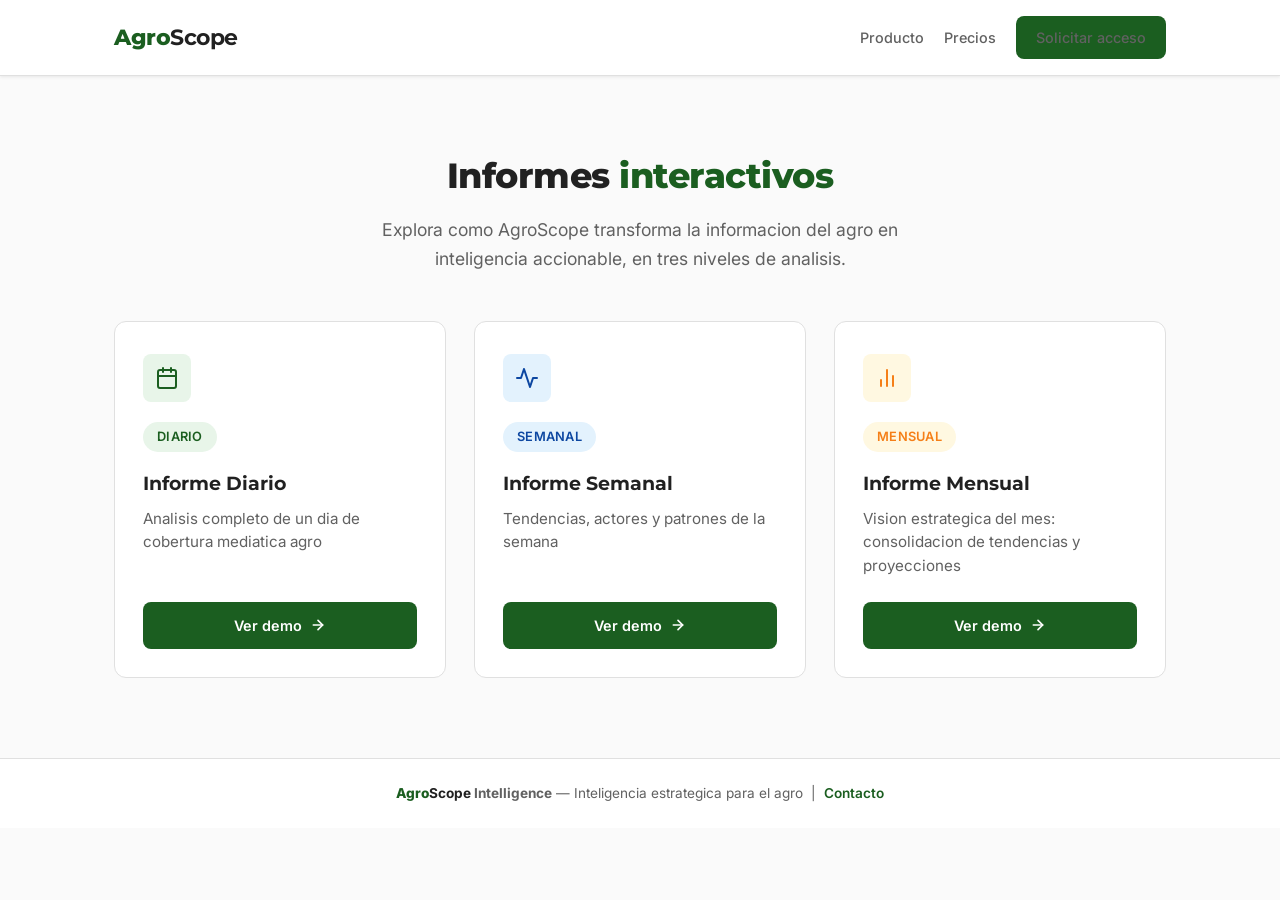
==== demo/index.html @ 00e5a5d5 "Initial commit: AgroScope landing page + demo wrappers Landing page con 11 secciones (hero, problema" ====
<!DOCTYPE html>
<html lang="es">
<head>
  <meta charset="UTF-8">
  <meta name="viewport" content="width=device-width, initial-scale=1.0">
  <title>Demos — AgroScope Intelligence</title>
  <meta name="description" content="Explora los informes interactivos de AgroScope: analisis diario, semanal y mensual del agro argentino con inteligencia artificial.">
  <meta name="robots" content="noindex, nofollow">
  <link rel="preconnect" href="https://fonts.googleapis.com">
  <link rel="preconnect" href="https://fonts.gstatic.com" crossorigin>
  <link href="https://fonts.googleapis.com/css2?family=Inter:wght@400;500;600;700&family=Montserrat:wght@700;800&display=swap" rel="stylesheet">
  <link rel="stylesheet" href="demo-styles.css">
</head>
<body>

  <!-- NAV -->
  <nav class="demo-nav">
    <div class="container demo-nav-inner">
      <a href="../index.html" class="logo">
        <span class="logo-agro">Agro</span><span class="logo-scope">Scope</span>
      </a>
      <div class="nav-right">
        <a href="../index.html#producto">Producto</a>
        <a href="../index.html#precios">Precios</a>
        <a href="../index.html#demo" class="btn btn-primary" style="padding:10px 20px;">Solicitar acceso</a>
      </div>
    </div>
  </nav>

  <!-- HERO -->
  <section class="demo-hero">
    <div class="container">
      <h1>Informes <span class="highlight">interactivos</span></h1>
      <p>Explora como AgroScope transforma la informacion del agro en inteligencia accionable, en tres niveles de analisis.</p>
    </div>
  </section>

  <!-- DEMO CARDS -->
  <section class="container">
    <div class="demo-grid">

      <!-- Diario -->
      <div class="demo-card">
        <div class="demo-card-icon green">
          <svg width="24" height="24" viewBox="0 0 24 24" fill="none" stroke="#1B5E20" stroke-width="2" stroke-linecap="round" stroke-linejoin="round"><rect x="3" y="4" width="18" height="18" rx="2" ry="2"/><line x1="16" y1="2" x2="16" y2="6"/><line x1="8" y1="2" x2="8" y2="6"/><line x1="3" y1="10" x2="21" y2="10"/></svg>
        </div>
        <span class="badge badge-diario">Diario</span>
        <h3>Informe Diario</h3>
        <p>Analisis completo de un dia de cobertura mediatica agro</p>
        <a href="diario/" class="btn btn-primary">Ver demo
          <svg width="16" height="16" viewBox="0 0 24 24" fill="none" stroke="currentColor" stroke-width="2.5" stroke-linecap="round" stroke-linejoin="round"><line x1="5" y1="12" x2="19" y2="12"/><polyline points="12 5 19 12 12 19"/></svg>
        </a>
      </div>

      <!-- Semanal -->
      <div class="demo-card">
        <div class="demo-card-icon blue">
          <svg width="24" height="24" viewBox="0 0 24 24" fill="none" stroke="#0D47A1" stroke-width="2" stroke-linecap="round" stroke-linejoin="round"><polyline points="22 12 18 12 15 21 9 3 6 12 2 12"/></svg>
        </div>
        <span class="badge badge-semanal">Semanal</span>
        <h3>Informe Semanal</h3>
        <p>Tendencias, actores y patrones de la semana</p>
        <a href="semanal/" class="btn btn-primary">Ver demo
          <svg width="16" height="16" viewBox="0 0 24 24" fill="none" stroke="currentColor" stroke-width="2.5" stroke-linecap="round" stroke-linejoin="round"><line x1="5" y1="12" x2="19" y2="12"/><polyline points="12 5 19 12 12 19"/></svg>
        </a>
      </div>

      <!-- Mensual -->
      <div class="demo-card">
        <div class="demo-card-icon amber">
          <svg width="24" height="24" viewBox="0 0 24 24" fill="none" stroke="#F57F17" stroke-width="2" stroke-linecap="round" stroke-linejoin="round"><line x1="18" y1="20" x2="18" y2="10"/><line x1="12" y1="20" x2="12" y2="4"/><line x1="6" y1="20" x2="6" y2="14"/></svg>
        </div>
        <span class="badge badge-mensual">Mensual</span>
        <h3>Informe Mensual</h3>
        <p>Vision estrategica del mes: consolidacion de tendencias y proyecciones</p>
        <a href="mensual/" class="btn btn-primary">Ver demo
          <svg width="16" height="16" viewBox="0 0 24 24" fill="none" stroke="currentColor" stroke-width="2.5" stroke-linecap="round" stroke-linejoin="round"><line x1="5" y1="12" x2="19" y2="12"/><polyline points="12 5 19 12 12 19"/></svg>
        </a>
      </div>

    </div>
  </section>

  <!-- FOOTER -->
  <footer class="demo-footer">
    <div class="container">
      <p><strong><span class="logo-agro">Agro</span><span class="logo-scope">Scope</span> Intelligence</strong> — Inteligencia estrategica para el agro &nbsp;|&nbsp; <a href="mailto:info@agroscope.com.ar">Contacto</a></p>
    </div>
  </footer>

</body>
</html>
---- demo/demo-styles.css ----
/* ============================================
   AgroScope Demo — Shared Styles
   Brand: #1B5E20 green, #F9A825 amber, #0D47A1 blue, #5D4037 earth
   ============================================ */

@import url('https://fonts.googleapis.com/css2?family=Inter:wght@400;500;600;700&family=Montserrat:wght@700;800&display=swap');

/* --- Reset & Base --- */
*, *::before, *::after { box-sizing: border-box; margin: 0; padding: 0; }

:root {
  --green: #1B5E20;
  --green-light: #2E7D32;
  --green-bg: #E8F5E9;
  --amber: #F9A825;
  --blue: #0D47A1;
  --earth: #5D4037;
  --bg: #FAFAFA;
  --text: #212121;
  --text-muted: #616161;
  --border: #E0E0E0;
  --white: #FFFFFF;
  --shadow-sm: 0 1px 3px rgba(0,0,0,0.08);
  --shadow-md: 0 4px 12px rgba(0,0,0,0.1);
  --shadow-lg: 0 8px 24px rgba(0,0,0,0.12);
  --radius: 12px;
  --radius-sm: 8px;
  --transition: 0.2s ease;
}

html { font-size: 16px; scroll-behavior: smooth; }

body {
  font-family: 'Inter', -apple-system, BlinkMacSystemFont, sans-serif;
  color: var(--text);
  background: var(--bg);
  line-height: 1.6;
  -webkit-font-smoothing: antialiased;
}

a { color: var(--green); text-decoration: none; transition: color var(--transition); }
a:hover { color: var(--green-light); }

/* --- Container --- */
.container {
  max-width: 1100px;
  margin: 0 auto;
  padding: 0 24px;
}

/* --- Top Bar (all demo pages) --- */
.demo-topbar {
  background: var(--white);
  border-bottom: 1px solid var(--border);
  padding: 14px 0;
  position: sticky;
  top: 0;
  z-index: 100;
  box-shadow: var(--shadow-sm);
}

.demo-topbar-inner {
  display: flex;
  align-items: center;
  justify-content: space-between;
  gap: 16px;
  flex-wrap: wrap;
}

.logo {
  font-family: 'Montserrat', sans-serif;
  font-size: 1.35rem;
  letter-spacing: -0.5px;
  display: flex;
  align-items: baseline;
  gap: 0;
}

.logo-agro { font-weight: 800; color: var(--green); }
.logo-scope { font-weight: 700; color: var(--text); }

.topbar-center {
  display: flex;
  align-items: center;
  gap: 12px;
}

.badge {
  display: inline-flex;
  align-items: center;
  gap: 6px;
  padding: 5px 14px;
  border-radius: 20px;
  font-size: 0.8rem;
  font-weight: 600;
  letter-spacing: 0.02em;
  text-transform: uppercase;
}

.badge-diario { background: var(--green-bg); color: var(--green); }
.badge-semanal { background: #E3F2FD; color: var(--blue); }
.badge-mensual { background: #FFF8E1; color: #F57F17; }

.back-link {
  font-size: 0.875rem;
  font-weight: 500;
  display: inline-flex;
  align-items: center;
  gap: 4px;
}

.back-link svg { transition: transform var(--transition); }
.back-link:hover svg { transform: translateX(-2px); }

/* --- Demo Index: Nav --- */
.demo-nav {
  background: var(--white);
  border-bottom: 1px solid var(--border);
  padding: 16px 0;
  position: sticky;
  top: 0;
  z-index: 100;
  box-shadow: var(--shadow-sm);
}

.demo-nav-inner {
  display: flex;
  align-items: center;
  justify-content: space-between;
  gap: 16px;
}

.nav-right {
  display: flex;
  align-items: center;
  gap: 20px;
}

.nav-right a {
  font-size: 0.9rem;
  font-weight: 500;
  color: var(--text-muted);
  transition: color var(--transition);
}

.nav-right a:hover { color: var(--green); }

/* --- Demo Index: Hero --- */
.demo-hero {
  text-align: center;
  padding: 72px 0 48px;
}

.demo-hero h1 {
  font-family: 'Montserrat', sans-serif;
  font-weight: 800;
  font-size: 2.2rem;
  color: var(--text);
  margin-bottom: 12px;
  letter-spacing: -0.5px;
}

.demo-hero h1 .highlight { color: var(--green); }

.demo-hero p {
  font-size: 1.1rem;
  color: var(--text-muted);
  max-width: 560px;
  margin: 0 auto;
}

/* --- Demo Cards Grid --- */
.demo-grid {
  display: grid;
  grid-template-columns: repeat(3, 1fr);
  gap: 28px;
  padding-bottom: 80px;
}

.demo-card {
  background: var(--white);
  border: 1px solid var(--border);
  border-radius: var(--radius);
  padding: 32px 28px 28px;
  display: flex;
  flex-direction: column;
  transition: box-shadow var(--transition), transform var(--transition);
}

.demo-card:hover {
  box-shadow: var(--shadow-lg);
  transform: translateY(-3px);
}

.demo-card-icon {
  width: 48px;
  height: 48px;
  border-radius: var(--radius-sm);
  display: flex;
  align-items: center;
  justify-content: center;
  margin-bottom: 20px;
}

.demo-card-icon.green { background: var(--green-bg); }
.demo-card-icon.blue { background: #E3F2FD; }
.demo-card-icon.amber { background: #FFF8E1; }

.demo-card h3 {
  font-family: 'Montserrat', sans-serif;
  font-weight: 700;
  font-size: 1.2rem;
  margin-bottom: 8px;
  color: var(--text);
}

.demo-card p {
  color: var(--text-muted);
  font-size: 0.95rem;
  line-height: 1.55;
  flex: 1;
  margin-bottom: 24px;
}

.demo-card .badge {
  margin-bottom: 16px;
  align-self: flex-start;
}

/* --- Buttons --- */
.btn {
  display: inline-flex;
  align-items: center;
  justify-content: center;
  gap: 8px;
  font-family: 'Inter', sans-serif;
  font-weight: 600;
  font-size: 0.9rem;
  border: none;
  border-radius: var(--radius-sm);
  cursor: pointer;
  transition: all var(--transition);
  text-decoration: none;
}

.btn-primary {
  background: var(--green);
  color: var(--white);
  padding: 12px 24px;
}

.btn-primary:hover {
  background: var(--green-light);
  color: var(--white);
  box-shadow: var(--shadow-md);
}

.btn-outline {
  background: transparent;
  color: var(--green);
  padding: 11px 23px;
  border: 2px solid var(--green);
}

.btn-outline:hover {
  background: var(--green);
  color: var(--white);
}

.btn-lg { padding: 14px 32px; font-size: 1rem; }

.btn svg { flex-shrink: 0; }

/* --- Placeholder / Coming Soon --- */
.demo-placeholder {
  display: flex;
  flex-direction: column;
  align-items: center;
  justify-content: center;
  min-height: calc(100vh - 180px);
  text-align: center;
  padding: 48px 24px;
}

.placeholder-icon {
  width: 80px;
  height: 80px;
  border-radius: 50%;
  background: var(--green-bg);
  display: flex;
  align-items: center;
  justify-content: center;
  margin-bottom: 28px;
}

.demo-placeholder h2 {
  font-family: 'Montserrat', sans-serif;
  font-weight: 700;
  font-size: 1.6rem;
  color: var(--text);
  margin-bottom: 12px;
}

.demo-placeholder p {
  color: var(--text-muted);
  font-size: 1.05rem;
  max-width: 480px;
  margin-bottom: 32px;
  line-height: 1.6;
}

.placeholder-actions {
  display: flex;
  gap: 16px;
  flex-wrap: wrap;
  justify-content: center;
}

/* --- Dashboard Embed Area --- */
.demo-embed {
  width: 100%;
  max-width: 1200px;
  margin: 0 auto;
  padding: 0 24px;
}

.demo-embed iframe {
  width: 100%;
  border: none;
  border-radius: var(--radius);
  box-shadow: var(--shadow-md);
  min-height: 80vh;
}

/* --- Footer --- */
.demo-footer {
  background: var(--white);
  border-top: 1px solid var(--border);
  padding: 24px 0;
  text-align: center;
}

.demo-footer p {
  font-size: 0.85rem;
  color: var(--text-muted);
}

.demo-footer a {
  font-weight: 600;
  color: var(--green);
}

/* --- Responsive --- */
@media (max-width: 768px) {
  .demo-grid {
    grid-template-columns: 1fr;
    gap: 20px;
  }

  .demo-hero h1 { font-size: 1.7rem; }
  .demo-hero { padding: 48px 0 32px; }

  .demo-topbar-inner {
    flex-direction: column;
    align-items: flex-start;
    gap: 10px;
  }

  .topbar-center { order: 2; }

  .demo-placeholder h2 { font-size: 1.3rem; }
  .placeholder-actions { flex-direction: column; align-items: center; }
  .btn-lg { width: 100%; max-width: 300px; }

  .nav-right { gap: 12px; }
}

@media (max-width: 480px) {
  .demo-hero h1 { font-size: 1.4rem; }
  .demo-card { padding: 24px 20px 20px; }
  .container { padding: 0 16px; }
}
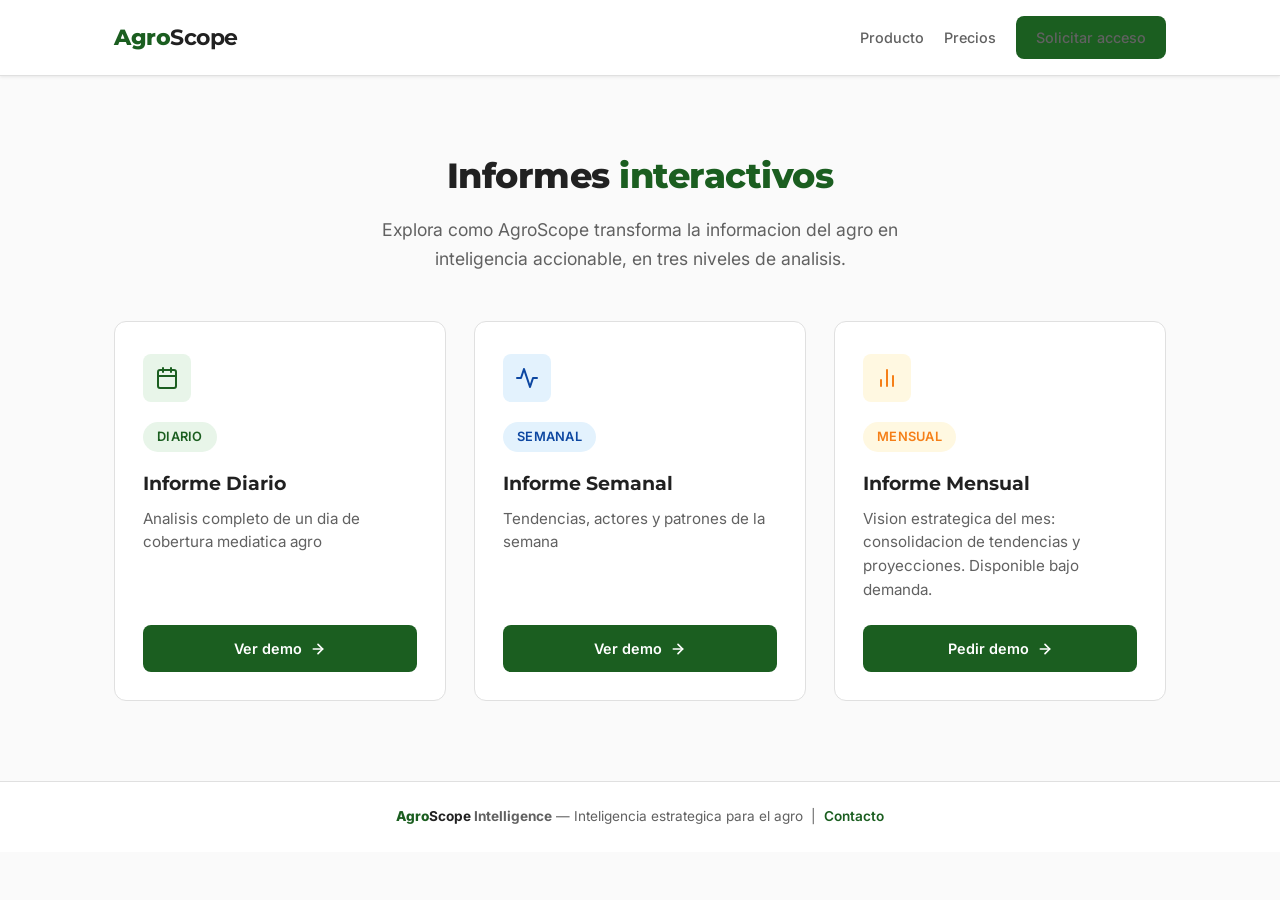
==== commit 8d203518: "demo: tarjeta mensual invita a pedir demo en vez de demo vacío El informe mensual aún no tiene dashb" ====
--- a/demo/index.html
+++ b/demo/index.html
@@ -72,8 +72,8 @@
         </div>
         <span class="badge badge-mensual">Mensual</span>
         <h3>Informe Mensual</h3>
-        <p>Vision estrategica del mes: consolidacion de tendencias y proyecciones</p>
-        <a href="mensual/" class="btn btn-primary">Ver demo
+        <p>Vision estrategica del mes: consolidacion de tendencias y proyecciones. Disponible bajo demanda.</p>
+        <a href="../index.html#demo" class="btn btn-primary">Pedir demo
           <svg width="16" height="16" viewBox="0 0 24 24" fill="none" stroke="currentColor" stroke-width="2.5" stroke-linecap="round" stroke-linejoin="round"><line x1="5" y1="12" x2="19" y2="12"/><polyline points="12 5 19 12 12 19"/></svg>
         </a>
       </div>
--- a/demo/demo-styles.css
+++ b/demo/demo-styles.css
@@ -326,6 +326,8 @@
 
 .demo-embed iframe {
   width: 100%;
+  max-width: 100%;
+  display: block;
   border: none;
   border-radius: var(--radius);
   box-shadow: var(--shadow-md);
@@ -360,23 +362,63 @@
   .demo-hero h1 { font-size: 1.7rem; }
   .demo-hero { padding: 48px 0 32px; }
 
+  /* Collapsed topbar on mobile */
+  .demo-topbar {
+    padding: 6px 0;
+  }
+
   .demo-topbar-inner {
-    flex-direction: column;
-    align-items: flex-start;
-    gap: 10px;
-  }
-
-  .topbar-center { order: 2; }
+    flex-direction: row;
+    align-items: center;
+    gap: 8px;
+    justify-content: space-between;
+  }
+
+  .logo { display: none; }
+
+  .topbar-center {
+    order: initial;
+    display: none;
+  }
+
+  .back-link {
+    font-size: 0;
+    flex-shrink: 0;
+  }
+
+  .back-link svg {
+    width: 22px;
+    height: 22px;
+    margin: 0;
+  }
 
   .demo-placeholder h2 { font-size: 1.3rem; }
   .placeholder-actions { flex-direction: column; align-items: center; }
   .btn-lg { width: 100%; max-width: 300px; }
 
   .nav-right { gap: 12px; }
+
+  /* Embed area: full-width on mobile to avoid double scroll & horizontal scroll */
+  .demo-embed { padding: 0; max-width: 100%; }
+  .demo-embed iframe {
+    border-radius: 0;
+    box-shadow: none;
+  }
+}
+
+@media (orientation: landscape) and (max-height: 500px) {
+  .demo-topbar { padding: 4px 0; }
+  .demo-topbar-inner { min-height: 32px; }
+  .logo { display: none; }
+  .back-link { font-size: 0; }
+  .back-link svg { width: 20px; height: 20px; }
+  .topbar-center { display: none; }
 }
 
 @media (max-width: 480px) {
   .demo-hero h1 { font-size: 1.4rem; }
   .demo-card { padding: 24px 20px 20px; }
   .container { padding: 0 16px; }
-}
+
+  .demo-embed { padding: 0; max-width: 100%; }
+}
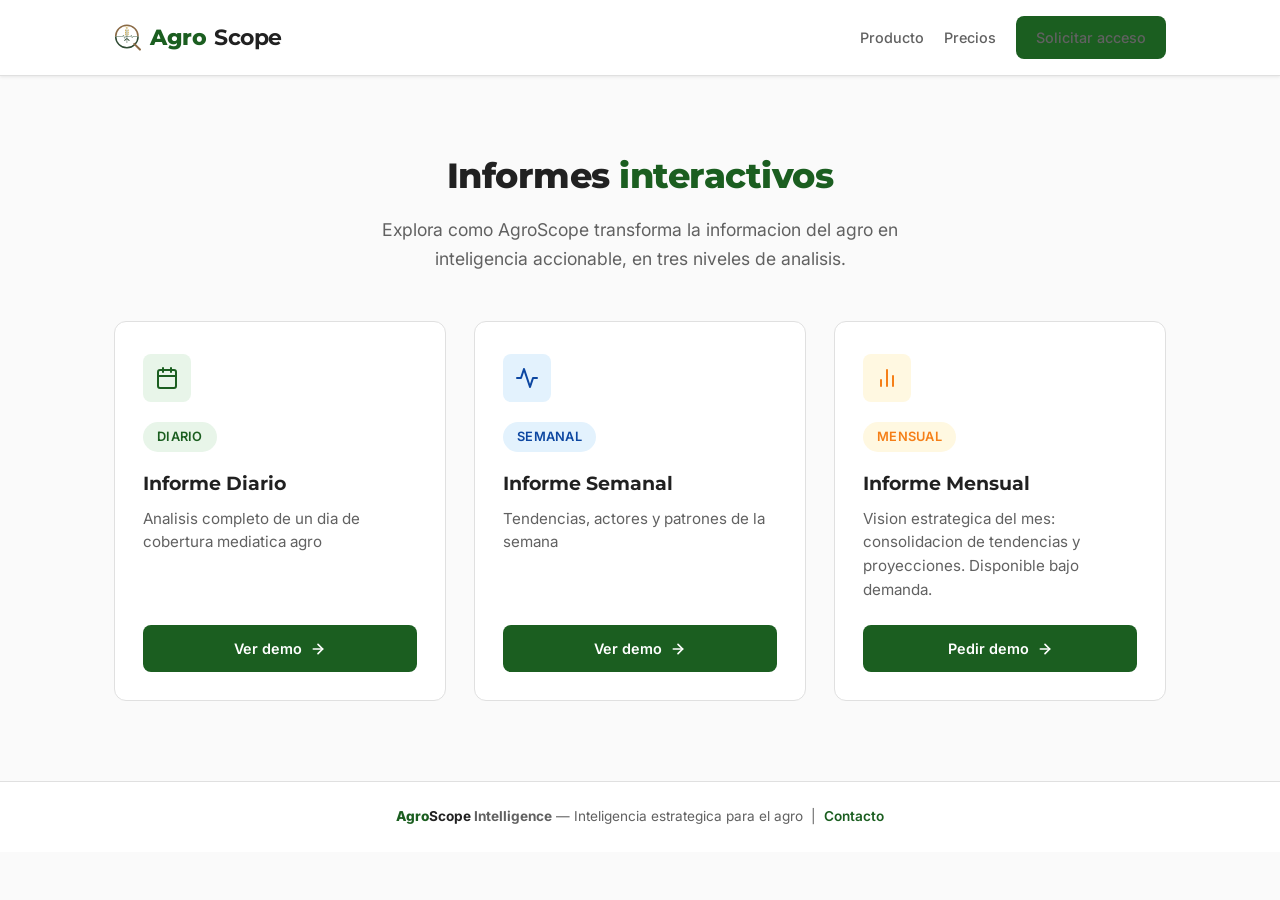
==== commit 526afa2c: "site: logo (isotipo) en nav y footer + páginas de demo - Agrega logo-mark.svg (color) y logo-mark-da" ====
--- a/demo/index.html
+++ b/demo/index.html
@@ -17,7 +17,7 @@
   <nav class="demo-nav">
     <div class="container demo-nav-inner">
       <a href="../index.html" class="logo">
-        <span class="logo-agro">Agro</span><span class="logo-scope">Scope</span>
+        <img src="../logo-mark.svg" class="logo-mark" alt="AgroScope"><span class="logo-agro">Agro</span><span class="logo-scope">Scope</span>
       </a>
       <div class="nav-right">
         <a href="../index.html#producto">Producto</a>
--- a/demo/demo-styles.css
+++ b/demo/demo-styles.css
@@ -72,9 +72,11 @@
   font-size: 1.35rem;
   letter-spacing: -0.5px;
   display: flex;
-  align-items: baseline;
-  gap: 0;
-}
+  align-items: center;
+  gap: 8px;
+}
+
+.logo-mark { height: 28px; width: 28px; flex-shrink: 0; }
 
 .logo-agro { font-weight: 800; color: var(--green); }
 .logo-scope { font-weight: 700; color: var(--text); }
